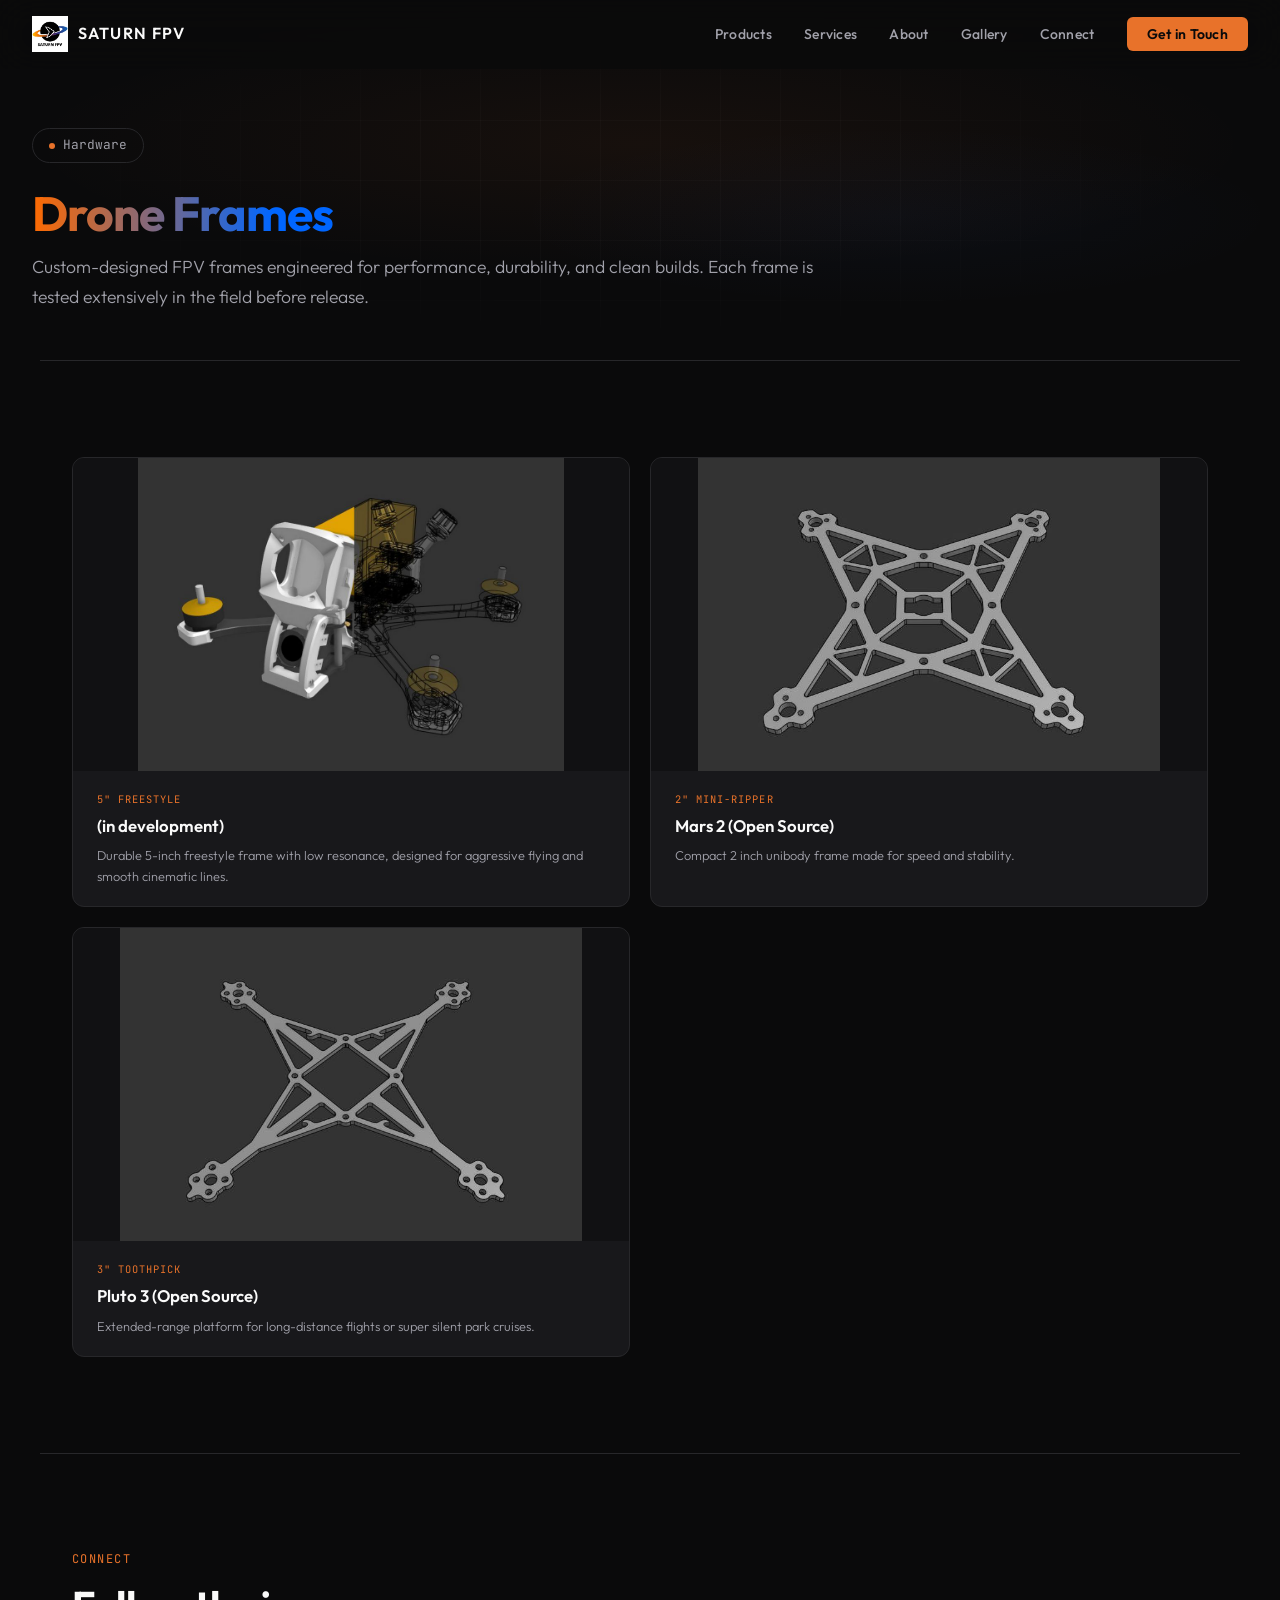
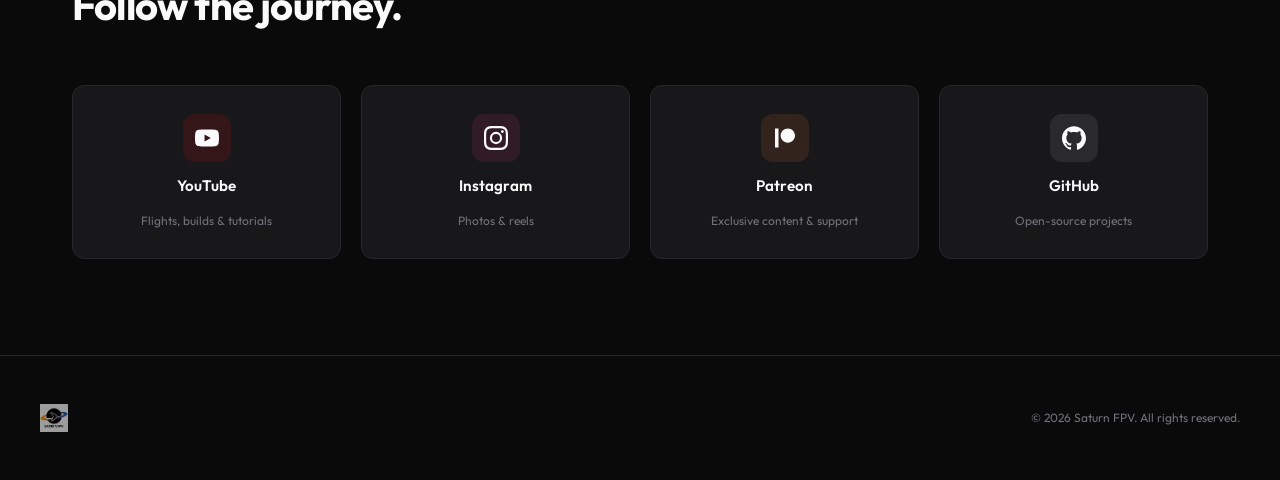
==== frames.html @ 90ca291b "Initial Commit - Saturn FPV Website" ====
<!DOCTYPE html>
<html lang="en">
<head>
    <meta charset="UTF-8">
    <meta name="viewport" content="width=device-width, initial-scale=1.0">
    <title>Drone Frames - Saturn FPV</title>
    <link rel="icon" type="image/png" href="image/logo/saturn_fpv_logo_white_small.jpg">
    <link rel="preconnect" href="https://fonts.googleapis.com">
    <link rel="preconnect" href="https://fonts.gstatic.com" crossorigin>
    <link href="https://fonts.googleapis.com/css2?family=Outfit:wght@300;400;500;600;700&family=JetBrains+Mono:wght@400;500&display=swap" rel="stylesheet">
    <link rel="stylesheet" href="style.css">
</head>
<body>

<!-- PAGE HEADER -->
<div class="page-header">
    <div class="hero-bg"></div>
    <div class="hero-grid"></div>
    <div class="page-header-content">
        <div class="hero-badge"><span class="dot"></span> Hardware</div>
        <h1><span class="rainbow-word">Drone Frames</span></h1>
        <p>Custom-designed FPV frames engineered for performance, durability, and clean builds. Each frame is tested extensively in the field before release.</p>
    </div>
</div>

<div class="divider"></div>

<!-- FRAMES GRID -->
<section>
    <div class="products-grid">
        <div class="product-card reveal">
            <div class="product-image"><img src="image/frames/frame_blend_v02b_small.jpg" alt="5 inch drone frame"></div>
            <div class="product-info">
                <div class="product-tag">5" Freestyle</div>
                <h3>(in development)</h3>
                <p>Durable 5-inch freestyle frame with low resonance, designed for aggressive flying and smooth cinematic lines.</p>
            </div>
        </div>
        <div class="product-card reveal">
			<a href="https://github.com/saturn-fpv/Mars-2">
				<div class="product-image"><img src="image/frames/mars-90_dark.jpg" alt="2 inch drone frame"></div>
				<div class="product-info">
					<div class="product-tag">2" Mini-Ripper</div>
					<h3>Mars 2 (Open Source)</h3>
					<p>Compact 2 inch unibody frame made for speed and stability.</p>
				</div>
			</a>
        </div>
        <div class="product-card reveal">
			<a href="https://github.com/saturn-fpv/Pluto-3">
				<div class="product-image"><img src="image/frames/pluto-120_dark.jpg" alt="3 inch drone frame"></div>
				<div class="product-info">
					<div class="product-tag">3" Toothpick</div>
					<h3>Pluto 3 (Open Source)</h3>
					<p>Extended-range platform for long-distance flights or super silent park cruises.</p>
				</div>
			</a>
        </div>
    </div>
</section>

<div class="divider"></div>

<!-- CONNECT -->
<section id="connect">
    <div class="section-header reveal">
        <div class="section-label">Connect</div>
        <h2 class="section-title">Follow the journey.</h2>
    </div>
    <div class="connect-grid reveal">
        <a href="https://youtube.com/@saturn_fpv" target="_blank" rel="noopener" class="social-card">
            <div class="social-icon yt">
                <svg width="24" height="24" fill="currentColor" viewBox="0 0 24 24"><path d="M23.498 6.186a3.016 3.016 0 0 0-2.122-2.136C19.505 3.545 12 3.545 12 3.545s-7.505 0-9.377.505A3.017 3.017 0 0 0 .502 6.186C0 8.07 0 12 0 12s0 3.93.502 5.814a3.016 3.016 0 0 0 2.122 2.136c1.871.505 9.376.505 9.376.505s7.505 0 9.377-.505a3.015 3.015 0 0 0 2.122-2.136C24 15.93 24 12 24 12s0-3.93-.502-5.814zM9.545 15.568V8.432L15.818 12l-6.273 3.568z"/></svg>
            </div>
            <h3>YouTube</h3>
            <p>Flights, builds &amp; tutorials</p>
        </a>
        <a href="https://instagram.com/saturn_fpv" target="_blank" rel="noopener" class="social-card">
            <div class="social-icon ig">
                <svg width="24" height="24" fill="currentColor" viewBox="0 0 24 24"><path d="M12 2.163c3.204 0 3.584.012 4.85.07 3.252.148 4.771 1.691 4.919 4.919.058 1.265.069 1.645.069 4.849 0 3.205-.012 3.584-.069 4.849-.149 3.225-1.664 4.771-4.919 4.919-1.266.058-1.644.07-4.85.07-3.204 0-3.584-.012-4.849-.07-3.26-.149-4.771-1.699-4.919-4.92-.058-1.265-.07-1.644-.07-4.849 0-3.204.013-3.583.07-4.849.149-3.227 1.664-4.771 4.919-4.919 1.266-.057 1.645-.069 4.849-.069zM12 0C8.741 0 8.333.014 7.053.072 2.695.272.273 2.69.073 7.052.014 8.333 0 8.741 0 12c0 3.259.014 3.668.072 4.948.2 4.358 2.618 6.78 6.98 6.98C8.333 23.986 8.741 24 12 24c3.259 0 3.668-.014 4.948-.072 4.354-.2 6.782-2.618 6.979-6.98.059-1.28.073-1.689.073-4.948 0-3.259-.014-3.667-.072-4.947-.196-4.354-2.617-6.78-6.979-6.98C15.668.014 15.259 0 12 0zm0 5.838a6.162 6.162 0 1 0 0 12.324 6.162 6.162 0 0 0 0-12.324zM12 16a4 4 0 1 1 0-8 4 4 0 0 1 0 8zm6.406-11.845a1.44 1.44 0 1 0 0 2.881 1.44 1.44 0 0 0 0-2.881z"/></svg>
            </div>
            <h3>Instagram</h3>
            <p>Photos &amp; reels</p>
        </a>
        <a href="https://patreon.com/saturnfpv" target="_blank" rel="noopener" class="social-card">
            <div class="social-icon pa">
                <svg width="24" height="24" fill="currentColor" viewBox="0 0 24 24"><path d="M14.82 2.41c3.96 0 7.18 3.24 7.18 7.21 0 3.96-3.22 7.18-7.18 7.18-3.97 0-7.21-3.22-7.21-7.18 0-3.97 3.24-7.21 7.21-7.21M2 21.6h3.5V2.41H2V21.6z"/></svg>
            </div>
            <h3>Patreon</h3>
            <p>Exclusive content &amp; support</p>
        </a>
        <a href="https://github.com/saturn-fpv" target="_blank" rel="noopener" class="social-card">
            <div class="social-icon gh">
                <svg width="24" height="24" fill="currentColor" viewBox="0 0 24 24"><path d="M12 .297c-6.63 0-12 5.373-12 12 0 5.303 3.438 9.8 8.205 11.385.6.113.82-.258.82-.577 0-.285-.01-1.04-.015-2.04-3.338.724-4.042-1.61-4.042-1.61C4.422 18.07 3.633 17.7 3.633 17.7c-1.087-.744.084-.729.084-.729 1.205.084 1.838 1.236 1.838 1.236 1.07 1.835 2.809 1.305 3.495.998.108-.776.417-1.305.76-1.605-2.665-.3-5.466-1.332-5.466-5.93 0-1.31.465-2.38 1.235-3.22-.135-.303-.54-1.523.105-3.176 0 0 1.005-.322 3.3 1.23.96-.267 1.98-.399 3-.405 1.02.006 2.04.138 3 .405 2.28-1.552 3.285-1.23 3.285-1.23.645 1.653.24 2.873.12 3.176.765.84 1.23 1.91 1.23 3.22 0 4.61-2.805 5.625-5.475 5.92.42.36.81 1.096.81 2.22 0 1.606-.015 2.896-.015 3.286 0 .315.21.69.825.57C20.565 22.092 24 17.592 24 12.297c0-6.627-5.373-12-12-12"/></svg>
            </div>
            <h3>GitHub</h3>
            <p>Open-source projects</p>
        </a>
    </div>
</section>

<script src="partials/partial_main.js" data-root="."></script>

</body>
</html>
---- style.css ----
:root {
            --black: #0A0A0B;
            --dark: #111113;
            --card: #18181B;
            --card-hover: #1E1E22;
            --border: #27272A;
            --text: #FAFAFA;
            --text-muted: #A1A1AA;
            --text-dim: #71717A;
            --orange: #E8722A;
            --orange-glow: rgba(232, 114, 42, 0.15);
            --blue: #3B7BF6;
            --blue-dim: #2E5090;
            --gradient-ring: linear-gradient(135deg, #E8722A 0%, #E8722A 40%, #3B7BF6 100%);
        }

        * { margin: 0; padding: 0; box-sizing: border-box; }

        html {
            scroll-behavior: smooth;
            scrollbar-width: thin;
            scrollbar-color: var(--border) var(--black);
        }

        body {
            font-family: 'Outfit', sans-serif;
            background: var(--black);
            color: var(--text);
            line-height: 1.6;
            overflow-x: hidden;
        }

        ::selection { background: var(--orange); color: var(--black); }

        /* ── NAV ── */
        nav {
            position: fixed; top: 0; left: 0; right: 0; z-index: 100;
            padding: 1rem 2rem;
            display: flex; align-items: center; justify-content: space-between;
            background: rgba(10, 10, 11, 0.8);
            backdrop-filter: blur(20px);
            border-bottom: 1px solid transparent;
            transition: border-color 0.3s;
        }
        nav.scrolled { border-bottom-color: var(--border); }
        .nav-brand {
            display: flex; align-items: center; gap: 0.6rem;
            text-decoration: none; color: var(--text);
        }
        .nav-brand-text {
            font-size: 1rem; font-weight: 600; letter-spacing: 0.08em;
            white-space: nowrap;
        }
        .nav-logo { height: 36px; }
        .nav-links {
            display: flex; gap: 2rem; list-style: none; align-items: center;
        }
        .nav-links a {
            color: var(--text-muted); text-decoration: none;
            font-size: 0.875rem; font-weight: 500; letter-spacing: 0.02em;
            transition: color 0.2s;
        }
        .nav-links a:hover { color: var(--text); }
        .nav-cta {
            background: var(--orange) !important; color: var(--black) !important;
            padding: 0.5rem 1.25rem; border-radius: 6px;
            font-weight: 600 !important; transition: opacity 0.2s !important;
        }
        .nav-cta:hover { opacity: 0.85; }
        .mobile-toggle {
            display: none; background: none; border: none;
            color: var(--text); font-size: 1.5rem; cursor: pointer;
        }

        /* ── HERO ── */
        .hero {
            min-height: 100vh; display: flex; align-items: center; justify-content: center;
            position: relative; overflow: hidden; padding: 6rem 2rem 4rem;
        }
        .hero-bg {
            position: absolute; inset: 0;
            background:
                radial-gradient(ellipse 80% 60% at 50% 40%, rgba(232, 114, 42, 0.06) 0%, transparent 60%),
                radial-gradient(ellipse 60% 50% at 70% 60%, rgba(59, 123, 246, 0.04) 0%, transparent 50%);
        }
        .hero-grid {
            position: absolute; inset: 0;
            background-image:
                linear-gradient(rgba(255,255,255,0.02) 1px, transparent 1px),
                linear-gradient(90deg, rgba(255,255,255,0.02) 1px, transparent 1px);
            background-size: 60px 60px;
            mask-image: radial-gradient(ellipse at center, black 30%, transparent 70%);
        }
        .hero-content { position: relative; text-align: center; max-width: 800px; }
        .hero-logo { width: 120px; margin-bottom: 2rem; animation: fadeUp 0.8s ease-out; }
        .hero-badge {
            display: inline-flex; align-items: center; gap: 0.5rem;
            padding: 0.4rem 1rem; border: 1px solid var(--border); border-radius: 100px;
            font-size: 0.8rem; color: var(--text-muted); margin-bottom: 1.5rem;
            animation: fadeUp 0.8s ease-out 0.1s both;
            font-family: 'JetBrains Mono', monospace;
        }
        .hero-badge .dot {
            width: 6px; height: 6px; background: var(--orange);
            border-radius: 50%; animation: pulse 2s infinite;
        }
		h1 {
			font-size: clamp(2.5rem, 6vw, 4.5rem); font-weight: 700;
			line-height: 1.1; letter-spacing: -0.03em; margin-bottom: 1.25rem;
		}
		.hero h1 {
			animation: fadeUp 0.8s ease-out 0.2s both;
		}
        h1 .accent {
            background: var(--gradient-ring);
            -webkit-background-clip: text; -webkit-text-fill-color: transparent; background-clip: text;
        }
        .hero-sub {
            font-size: 1.125rem; color: var(--text-muted); max-width: 560px;
            margin: 0 auto 2.5rem; font-weight: 300;
            animation: fadeUp 0.8s ease-out 0.3s both;
        }
        .hero-actions {
            display: flex; gap: 1rem; justify-content: center; flex-wrap: wrap;
            animation: fadeUp 0.8s ease-out 0.4s both;
        }
        .btn {
            display: inline-flex; align-items: center; gap: 0.5rem;
            padding: 0.75rem 1.75rem; border-radius: 8px;
            font-family: 'Outfit', sans-serif; font-size: 0.9rem; font-weight: 600;
            text-decoration: none; transition: all 0.2s; cursor: pointer; border: none;
        }
        .btn-primary { background: var(--orange); color: var(--black); }
        .btn-primary:hover { box-shadow: 0 0 30px var(--orange-glow); transform: translateY(-1px); }
        .btn-secondary { background: var(--card); color: var(--text); border: 1px solid var(--border); }
        .btn-secondary:hover { border-color: var(--text-dim); background: var(--card-hover); }
        .hero-stats {
            display: flex; justify-content: center; gap: 3rem; margin-top: 4rem;
            animation: fadeUp 0.8s ease-out 0.5s both;
        }
        .stat { text-align: center; }
        .stat-num {
            font-size: 1.75rem; font-weight: 700;
            font-family: 'JetBrains Mono', monospace;
            background: var(--gradient-ring);
            -webkit-background-clip: text; -webkit-text-fill-color: transparent; background-clip: text;
        }
        .stat-label {
            font-size: 0.75rem; color: var(--text-dim);
            text-transform: uppercase; letter-spacing: 0.08em; margin-top: 0.25rem;
        }

        /* ── SECTIONS ── */
        section { padding: 6rem 2rem; max-width: 1200px; margin: 0 auto; }
        .section-header { margin-bottom: 3.5rem; }
        .section-label {
            font-family: 'JetBrains Mono', monospace; font-size: 0.75rem;
            color: var(--orange); text-transform: uppercase; letter-spacing: 0.12em;
            margin-bottom: 0.75rem;
        }
        .section-title {
            font-size: clamp(1.75rem, 3.5vw, 2.5rem); font-weight: 700;
            letter-spacing: -0.02em; line-height: 1.2;
        }
        .section-desc {
            color: var(--text-muted); font-size: 1rem; max-width: 600px;
            margin-top: 0.75rem; font-weight: 300;
        }
        .divider {
            width: 100%; max-width: 1200px; margin: 0 auto;
            height: 1px; background: var(--border);
        }

        /* ── ABOUT ── */
        .about-grid {
            display: grid; grid-template-columns: 1fr 1fr; gap: 3rem; align-items: center;
        }
        .about-image {
            aspect-ratio: 4/3; background: var(--card); border: 1px solid var(--border);
            border-radius: 12px; display: flex; align-items: center; justify-content: center;
            overflow: hidden; position: relative;
        }
        .about-image img { width: 100%; height: 100%; object-fit: contain; }
        .placeholder-text {
            font-family: 'JetBrains Mono', monospace; font-size: 0.75rem;
            color: var(--text-dim); opacity: 0.5;
        }
        .exp-list { display: flex; flex-direction: column; gap: 1.25rem; }
        .exp-item { display: flex; gap: 1rem; align-items: flex-start; }
        .exp-icon {
            flex-shrink: 0; width: 40px; height: 40px; background: var(--card);
            border: 1px solid var(--border); border-radius: 10px;
            display: flex; align-items: center; justify-content: center; font-size: 1.1rem;
        }
        .exp-text h4 { font-size: 0.95rem; font-weight: 600; margin-bottom: 0.15rem; }
        .exp-text p { font-size: 0.825rem; color: var(--text-muted); font-weight: 300; }

        /* ── SERVICES ── */
        .services-grid { display: grid; grid-template-columns: repeat(3, 1fr); gap: 1.25rem; }
        .service-card {
            background: var(--card); border: 1px solid var(--border); border-radius: 12px;
            padding: 1.75rem; transition: all 0.25s; position: relative; overflow: hidden;
        }
        .service-card::before {
            content: ''; position: absolute; top: 0; left: 0; right: 0; height: 2px;
            background: var(--gradient-ring); opacity: 0; transition: opacity 0.25s;
        }
        .service-card:hover {
            border-color: var(--text-dim); background: var(--card-hover); transform: translateY(-2px);
        }
        .service-card:hover::before { opacity: 1; }
        .service-icon {
            width: 44px; height: 44px; background: var(--orange-glow); border-radius: 10px;
            display: flex; align-items: center; justify-content: center;
            font-size: 1.25rem; margin-bottom: 1rem;
        }
        .service-card h3 { font-size: 1rem; font-weight: 600; margin-bottom: 0.5rem; }
        .service-card p { font-size: 0.825rem; color: var(--text-muted); font-weight: 300; line-height: 1.5; }

        /* ── PRODUCTS ── */
        .products-grid { display: grid; grid-template-columns: repeat(2, 1fr); gap: 1.25rem; }
		.product-card::before {
			content: ''; position: absolute; top: 0; left: 0; right: 0; height: 2px;
			background: var(--gradient-ring); opacity: 0; transition: opacity 0.25s;
		}
		.product-card:hover::before { opacity: 1; }
		.product-card a {
			display: block; color: inherit; text-decoration: none;
		}
        .product-card {
            background: var(--card); border: 1px solid var(--border); border-radius: 12px;
            overflow: hidden; transition: all 0.25s; position: relative;
        }
        .product-card:hover { border-color: var(--text-dim); transform: translateY(-2px); }
        .product-image {
            aspect-ratio: 16/9; background: var(--dark);
            display: flex; align-items: center; justify-content: center;
            color: var(--text-dim); font-size: 0.8rem;
            font-family: 'JetBrains Mono', monospace; overflow: hidden;
        }
        .product-image img { width: 100%; height: 100%; object-fit: contain; }
        .product-info { padding: 1.25rem 1.5rem; }
        .product-tag {
            font-family: 'JetBrains Mono', monospace; font-size: 0.65rem;
            color: var(--orange); text-transform: uppercase; letter-spacing: 0.1em;
            margin-bottom: 0.35rem;
        }
        .product-info h3 { font-size: 1.05rem; font-weight: 600; margin-bottom: 0.35rem; }
        .product-info p { font-size: 0.8rem; color: var(--text-muted); font-weight: 300; }

        /* ── GALLERY ── */
        .gallery-row { display: grid; grid-template-columns: repeat(3, 1fr); gap: 1rem; }
        .gallery-item {
            aspect-ratio: 16/10; background: var(--card); border: 1px solid var(--border);
            border-radius: 10px; overflow: hidden;
            display: flex; align-items: center; justify-content: center;
            color: var(--text-dim); font-size: 0.75rem;
            font-family: 'JetBrains Mono', monospace; transition: all 0.3s; 
        }
        .gallery-item:hover { border-color: var(--orange); transform: scale(1.02); }
        .gallery-item img { width: 100%; height: 100%; object-fit: contain; }

        /* ── CONNECT ── */
        .connect-grid { display: grid; grid-template-columns: repeat(4, 1fr); gap: 1.25rem; }
        .social-card {
            background: var(--card); border: 1px solid var(--border); border-radius: 12px;
            padding: 1.75rem; text-align: center; text-decoration: none; color: var(--text);
            transition: all 0.25s; display: flex; flex-direction: column;
            align-items: center; gap: 0.75rem;
        }
        .social-card:hover {
            border-color: var(--orange); background: var(--card-hover); transform: translateY(-3px);
        }
        .social-icon {
            width: 48px; height: 48px; border-radius: 12px;
            display: flex; align-items: center; justify-content: center;
        }
        .social-icon.yt { background: rgba(255, 0, 0, 0.12); }
        .social-icon.ig { background: rgba(225, 48, 108, 0.12); }
        .social-icon.pa { background: rgba(232, 114, 42, 0.12); }
        .social-icon.gh { background: rgba(255, 255, 255, 0.08); }
        .social-card h3 { font-size: 0.95rem; font-weight: 600; }
        .social-card p { font-size: 0.75rem; color: var(--text-dim); }

        /* ── FOOTER ── */
        footer { border-top: 1px solid var(--border); padding: 3rem 2rem; }
        .footer-inner {
            max-width: 1200px; margin: 0 auto;
            display: flex; align-items: center; justify-content: space-between;
        }
        .footer-logo { height: 28px; opacity: 0.6; }
        footer p { font-size: 0.75rem; color: var(--text-dim); }

        /* ── ANIMATIONS ── */
        @keyframes fadeUp {
            from { opacity: 0; transform: translateY(20px); }
            to { opacity: 1; transform: translateY(0); }
        }
        @keyframes pulse {
            0%, 100% { opacity: 1; }
            50% { opacity: 0.4; }
        }
        .reveal {
            opacity: 0; transform: translateY(30px);
            transition: all 0.6s cubic-bezier(0.16, 1, 0.3, 1);
        }
        .reveal.visible { opacity: 1; transform: translateY(0); }
        noscript .reveal, .no-js .reveal { opacity: 1; transform: none; }

        /* ── RESPONSIVE ── */
        @media (max-width: 900px) {
            .services-grid { grid-template-columns: repeat(2, 1fr); }
            .connect-grid { grid-template-columns: repeat(2, 1fr); }
            .about-grid { grid-template-columns: 1fr; }
            .hero-stats { gap: 2rem; }
        }
        @media (max-width: 640px) {
            nav { padding: 0.75rem 1.25rem; }
            .nav-links {
                display: none; position: absolute; top: 100%; left: 0; right: 0;
                background: var(--dark); border-bottom: 1px solid var(--border);
                flex-direction: column; padding: 1.5rem; gap: 1rem;
            }
            .nav-links.open { display: flex; }
            .mobile-toggle { display: block; }
            .services-grid { grid-template-columns: 1fr; }
            .products-grid { grid-template-columns: 1fr; }
            .connect-grid { grid-template-columns: 1fr; }
            .gallery-row { grid-template-columns: 1fr 1fr; }
            .hero-stats { flex-direction: column; gap: 1rem; }
            section { padding: 4rem 1.25rem; }
            .footer-inner { flex-direction: column; gap: 1rem; }
        }
		
		@keyframes wipe {
  0%   { background-position: 0% 50%; }
  100% { background-position: 200% 50%; }
}

.rainbow-word {
  background: linear-gradient(90deg,
    #ff6a00 0%, #0066ff 40%, #0066ff 60%, #ff6a00 100%
  );
  background-size: 200% auto;
  -webkit-background-clip: text;
  -webkit-text-fill-color: transparent;
  background-clip: text;
  animation: wipe 3s linear infinite;
}
/* ── PAGE HEADER (for sub-pages) ── */
.page-header {
    padding: 8rem 2rem 3rem;
    position: relative;
    overflow: hidden;
}
.page-header-content {
    position: relative; z-index: 1;
    max-width: 800px;
    animation: fadeUp 0.8s ease-out;
}
.page-header-content h1 {
    font-size: clamp(2rem, 4vw, 3rem);
    margin-bottom: 0.75rem;
    letter-spacing: -0.02em;
    line-height: 1.1;
}
.page-header-content p {
    color: var(--text-muted);
    font-size: 1.1rem;
    line-height: 1.7;
    font-weight: 300;
}

/* ── TOOL PAGE STYLES ── */
.tool-container {
    max-width: 1200px;
    margin: 0 auto;
    padding: 2rem;
}
.tool-placeholder {
    background: var(--card);
    border: 1px solid var(--border);
    border-radius: 12px;
    min-height: 60vh;
    display: flex;
    align-items: center;
    justify-content: center;
    flex-direction: column;
    gap: 1rem;
    color: var(--text-dim);
    font-family: 'JetBrains Mono', monospace;
}
.tool-placeholder .tool-icon { font-size: 3rem; }
.tool-placeholder p { font-size: 0.9rem; }
.back-link {
    display: inline-flex;
    align-items: center;
    gap: 0.5rem;
    color: var(--text-muted);
    font-size: 0.85rem;
    margin-bottom: 1.5rem;
    text-decoration: none;
    transition: color 0.2s;
}
.back-link:hover { color: var(--orange); }
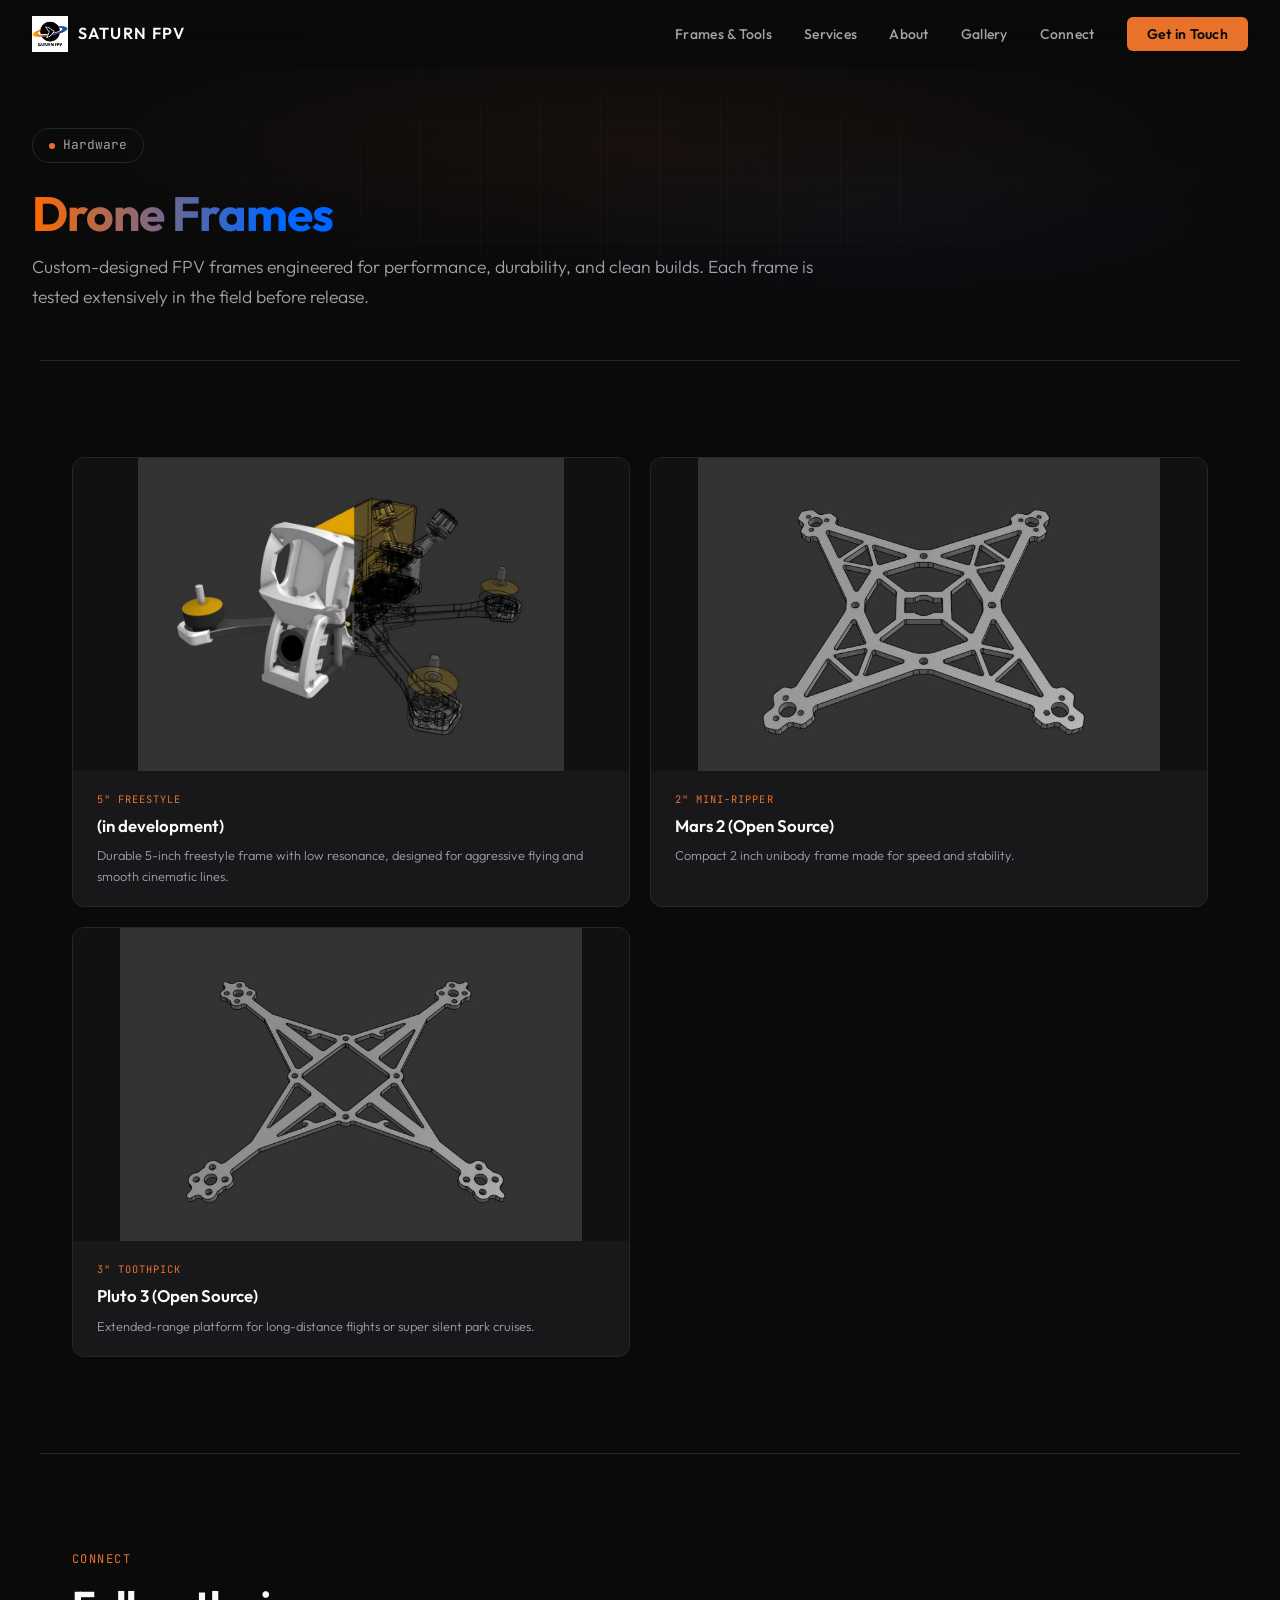
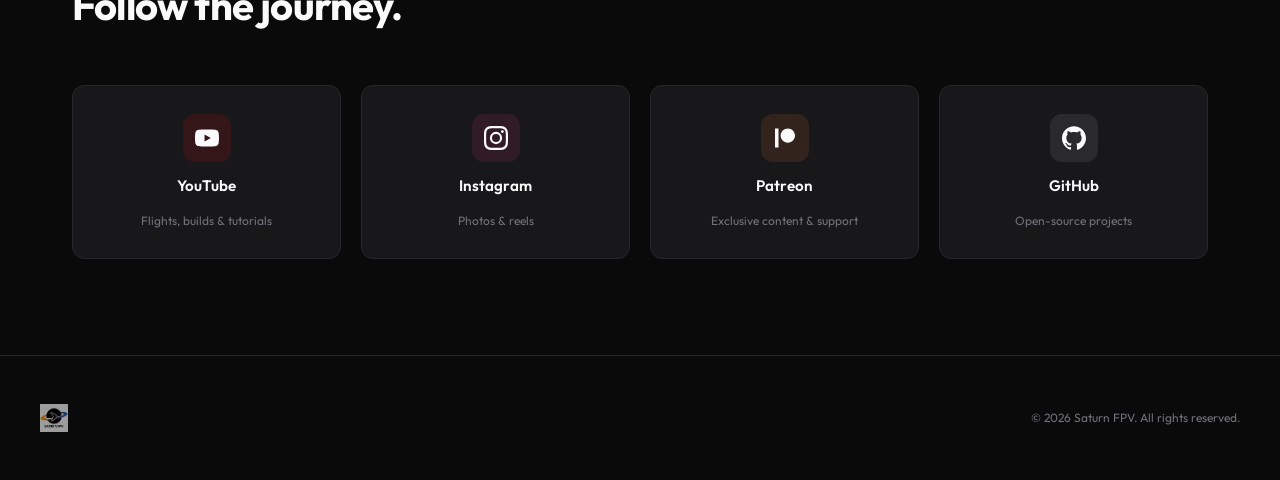
==== commit b4e6b7e3: "Optimize favicon: generate 32x32 PNG and update all HTML icon tags" ====
--- a/frames.html
+++ b/frames.html
@@ -4,7 +4,7 @@
     <meta charset="UTF-8">
     <meta name="viewport" content="width=device-width, initial-scale=1.0">
     <title>Drone Frames - Saturn FPV</title>
-    <link rel="icon" type="image/png" href="image/logo/saturn_fpv_logo_white_small.jpg">
+    <link rel="icon" type="image/png" href="image/logo/favicon-32.png">
     <link rel="preconnect" href="https://fonts.googleapis.com">
     <link rel="preconnect" href="https://fonts.gstatic.com" crossorigin>
     <link href="https://fonts.googleapis.com/css2?family=Outfit:wght@300;400;500;600;700&family=JetBrains+Mono:wght@400;500&display=swap" rel="stylesheet">
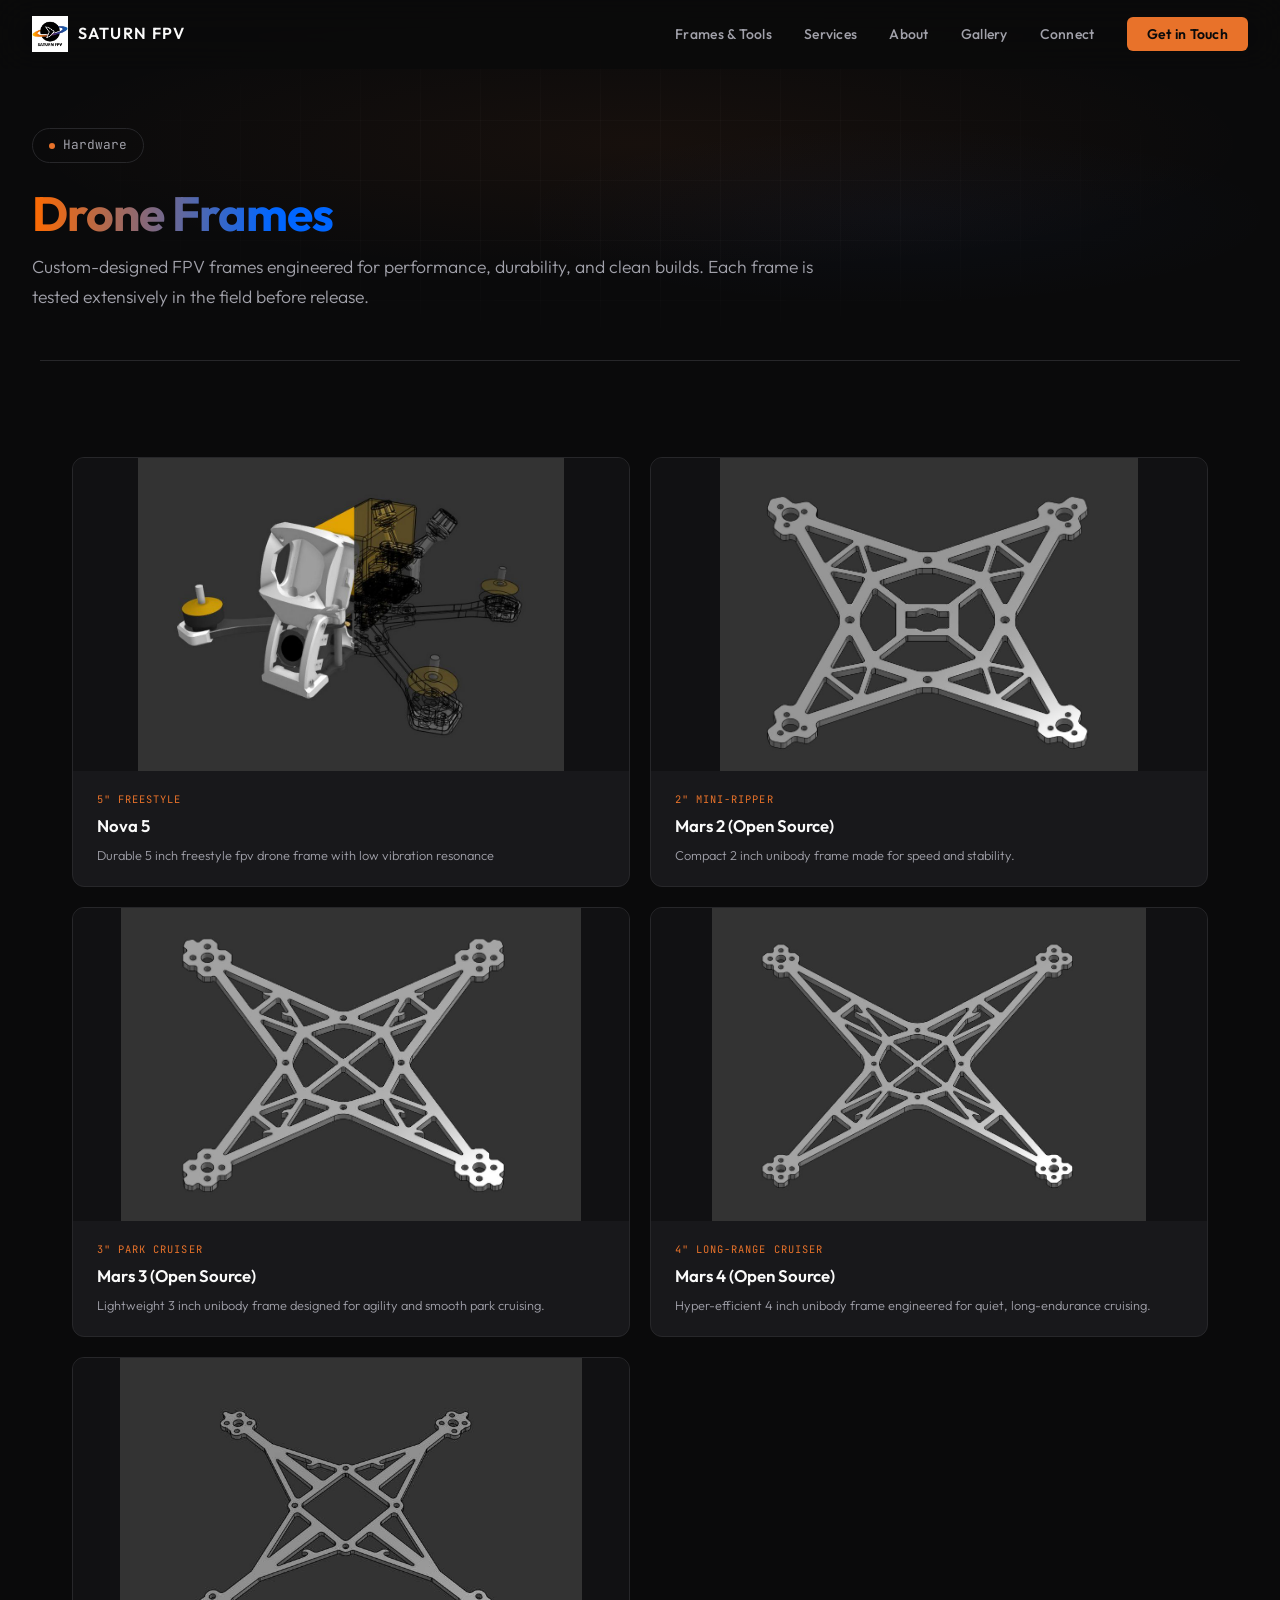
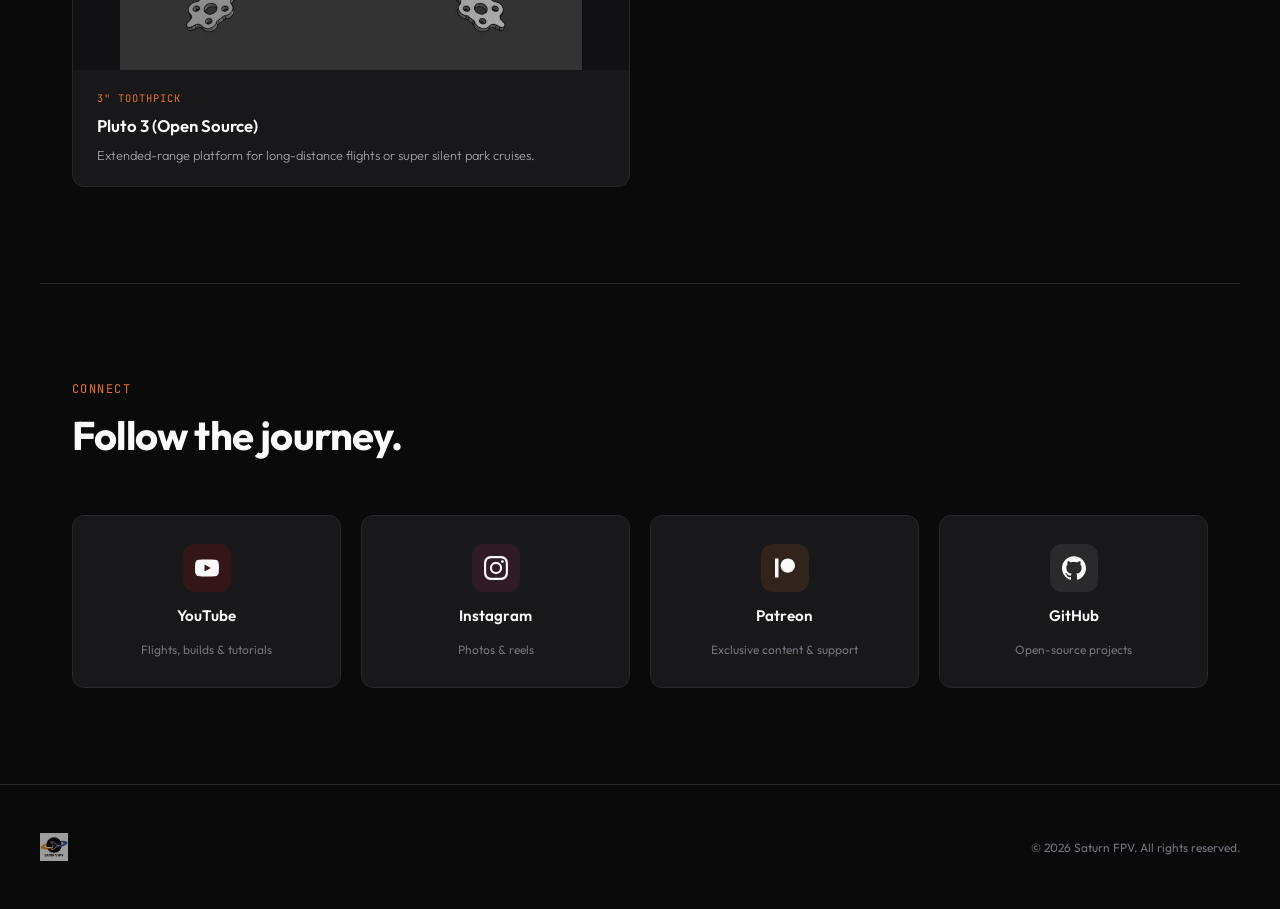
==== commit 62f5ba76: "Add Mars 3 & Mars 4 frames, update Nova 5 and Mars 2 image" ====
--- a/frames.html
+++ b/frames.html
@@ -29,20 +29,42 @@
 <section>
     <div class="products-grid">
         <div class="product-card reveal">
-            <div class="product-image"><img src="image/frames/frame_blend_v02b_small.jpg" alt="5 inch drone frame"></div>
-            <div class="product-info">
-                <div class="product-tag">5" Freestyle</div>
-                <h3>(in development)</h3>
-                <p>Durable 5-inch freestyle frame with low resonance, designed for aggressive flying and smooth cinematic lines.</p>
-            </div>
+			<a href="https://github.com/saturn-fpv/Nova-5">
+				<div class="product-image"><img src="image/frames/frame_blend_v02b_small.jpg" alt="5 inch drone frame"></div>
+				<div class="product-info">
+					<div class="product-tag">5" Freestyle</div>
+					<h3>Nova 5</h3>
+					<p>Durable 5 inch freestyle fpv drone frame with low vibration resonance</p>
+				</div>
+			</a>
         </div>
         <div class="product-card reveal">
 			<a href="https://github.com/saturn-fpv/Mars-2">
-				<div class="product-image"><img src="image/frames/mars-90_dark.jpg" alt="2 inch drone frame"></div>
+				<div class="product-image"><img src="image/frames/Mars-2-flywoo.jpg" alt="2 inch drone frame"></div>
 				<div class="product-info">
 					<div class="product-tag">2" Mini-Ripper</div>
 					<h3>Mars 2 (Open Source)</h3>
 					<p>Compact 2 inch unibody frame made for speed and stability.</p>
+				</div>
+			</a>
+        </div>
+        <div class="product-card reveal">
+			<a href="https://github.com/saturn-fpv/Mars-3">
+				<div class="product-image"><img src="image/frames/Mars-3.jpg" alt="3 inch drone frame"></div>
+				<div class="product-info">
+					<div class="product-tag">3" Park Cruiser</div>
+					<h3>Mars 3 (Open Source)</h3>
+					<p>Lightweight 3 inch unibody frame designed for agility and smooth park cruising.</p>
+				</div>
+			</a>
+        </div>
+        <div class="product-card reveal">
+			<a href="https://github.com/saturn-fpv/Mars-4">
+				<div class="product-image"><img src="image/frames/Mars-4.jpg" alt="4 inch drone frame"></div>
+				<div class="product-info">
+					<div class="product-tag">4" Long-Range Cruiser</div>
+					<h3>Mars 4 (Open Source)</h3>
+					<p>Hyper-efficient 4 inch unibody frame engineered for quiet, long-endurance cruising.</p>
 				</div>
 			</a>
         </div>
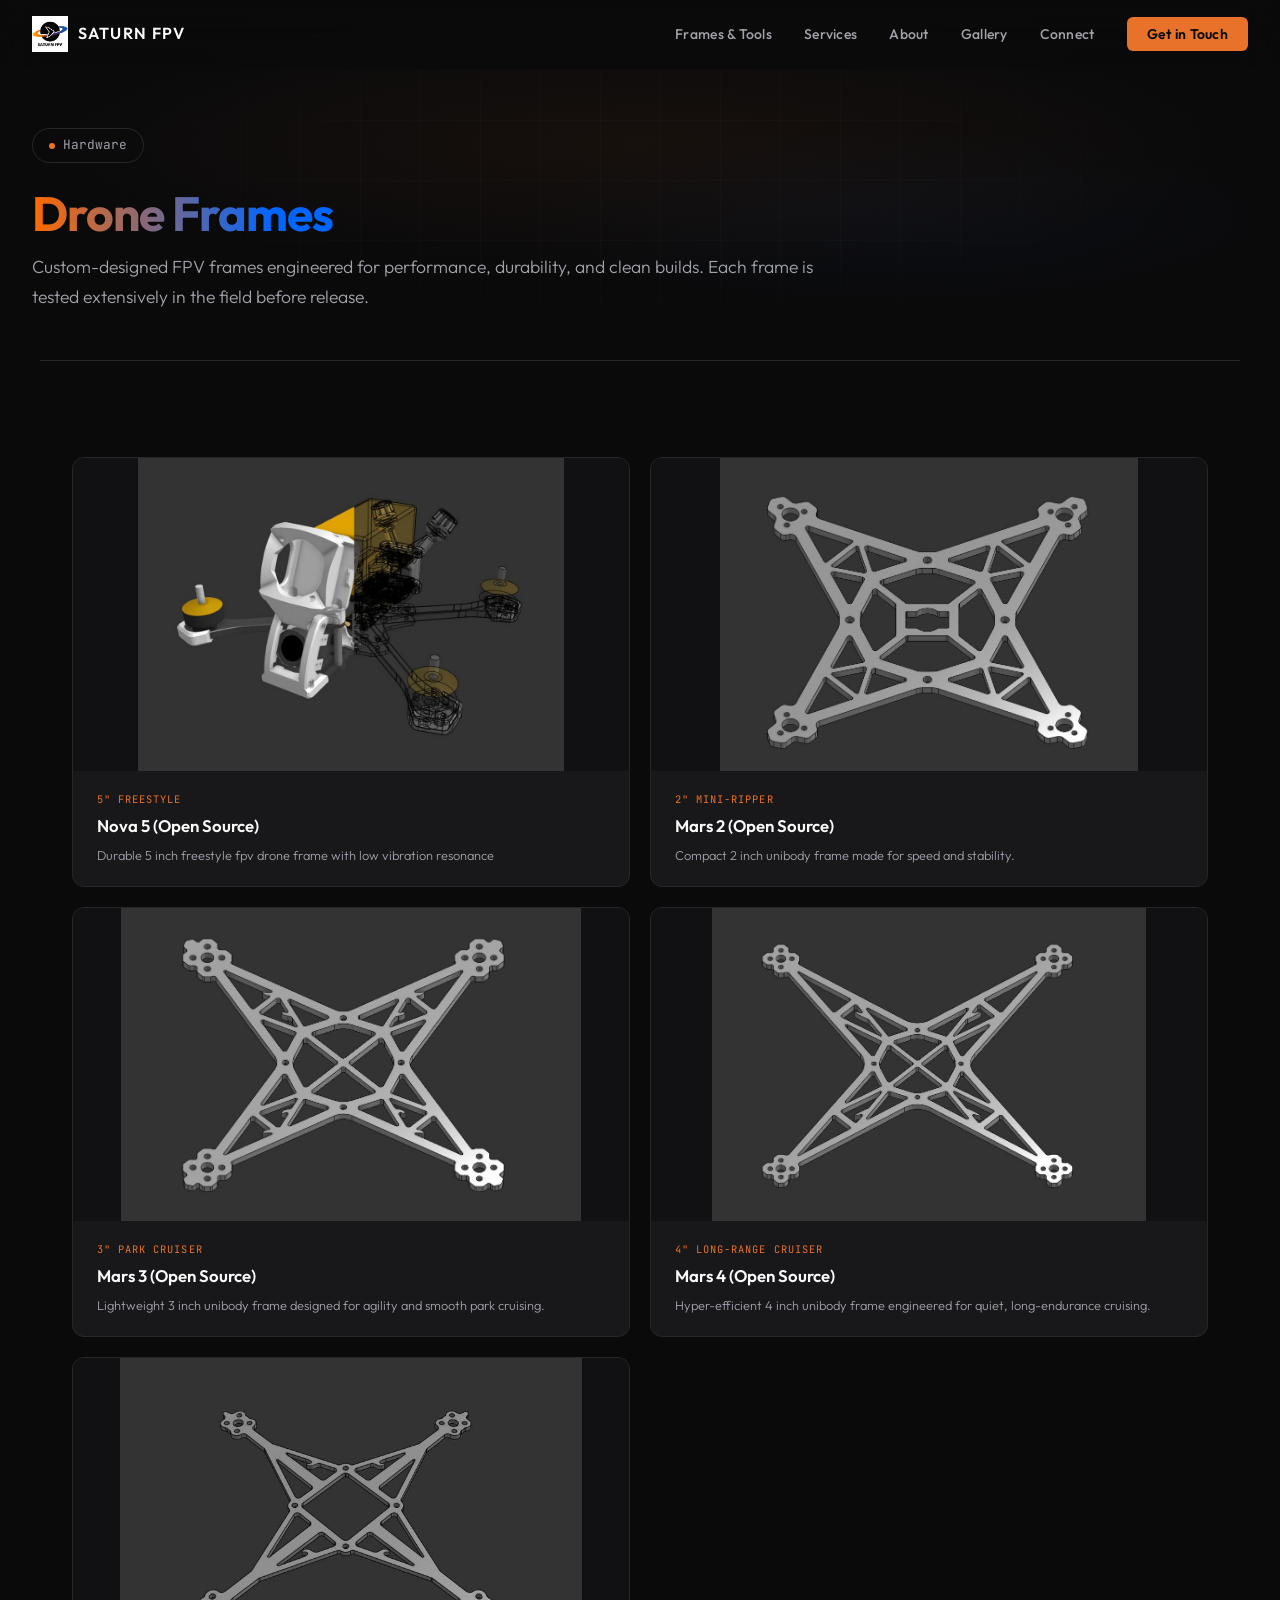
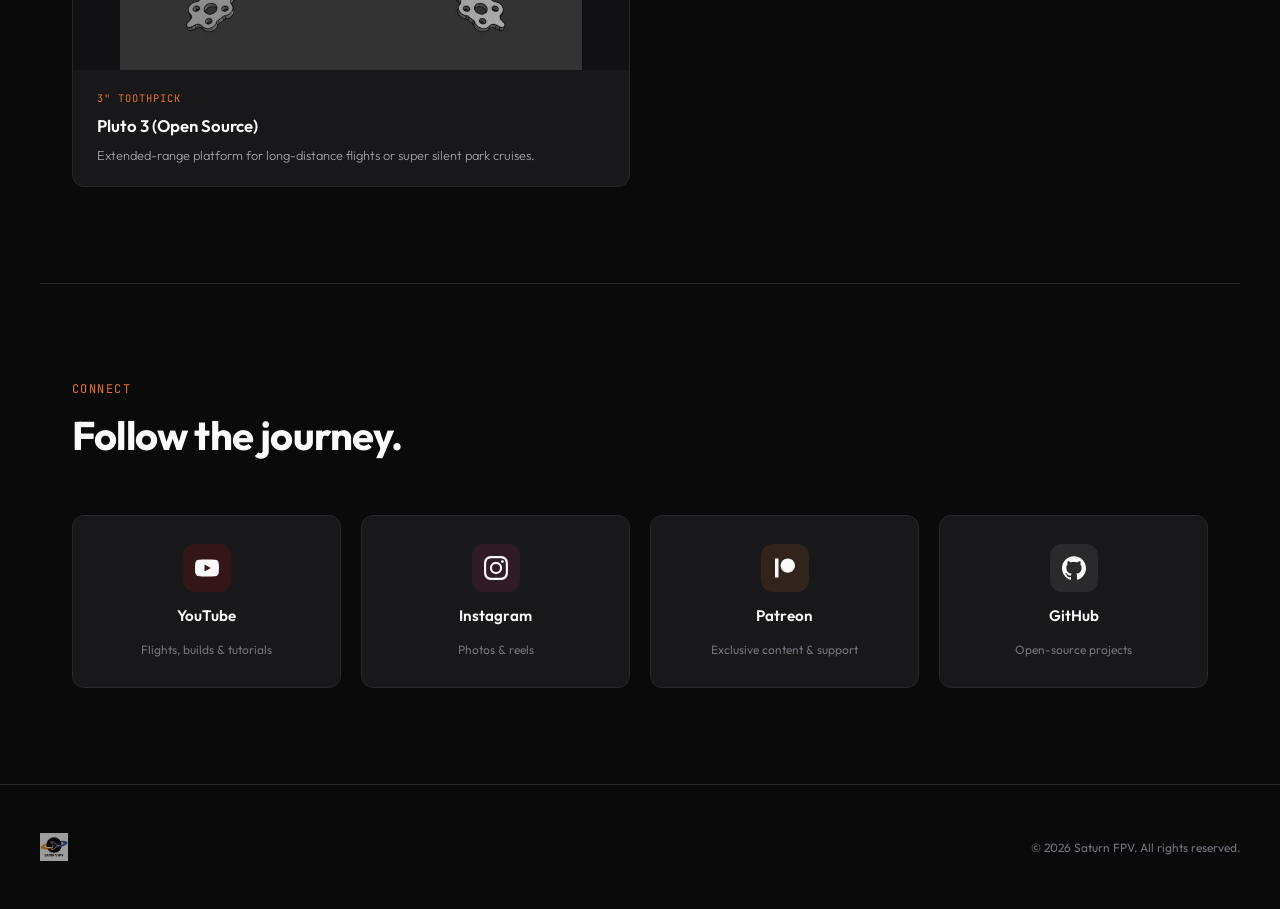
==== commit 45f74f3f: "Update product name to include 'Open Source'" ====
--- a/frames.html
+++ b/frames.html
@@ -33,7 +33,7 @@
 				<div class="product-image"><img src="image/frames/frame_blend_v02b_small.jpg" alt="5 inch drone frame"></div>
 				<div class="product-info">
 					<div class="product-tag">5" Freestyle</div>
-					<h3>Nova 5</h3>
+					<h3>Nova 5 (Open Source)</h3>
 					<p>Durable 5 inch freestyle fpv drone frame with low vibration resonance</p>
 				</div>
 			</a>
@@ -124,4 +124,4 @@
 <script src="partials/partial_main.js" data-root="."></script>
 
 </body>
-</html>+</html>
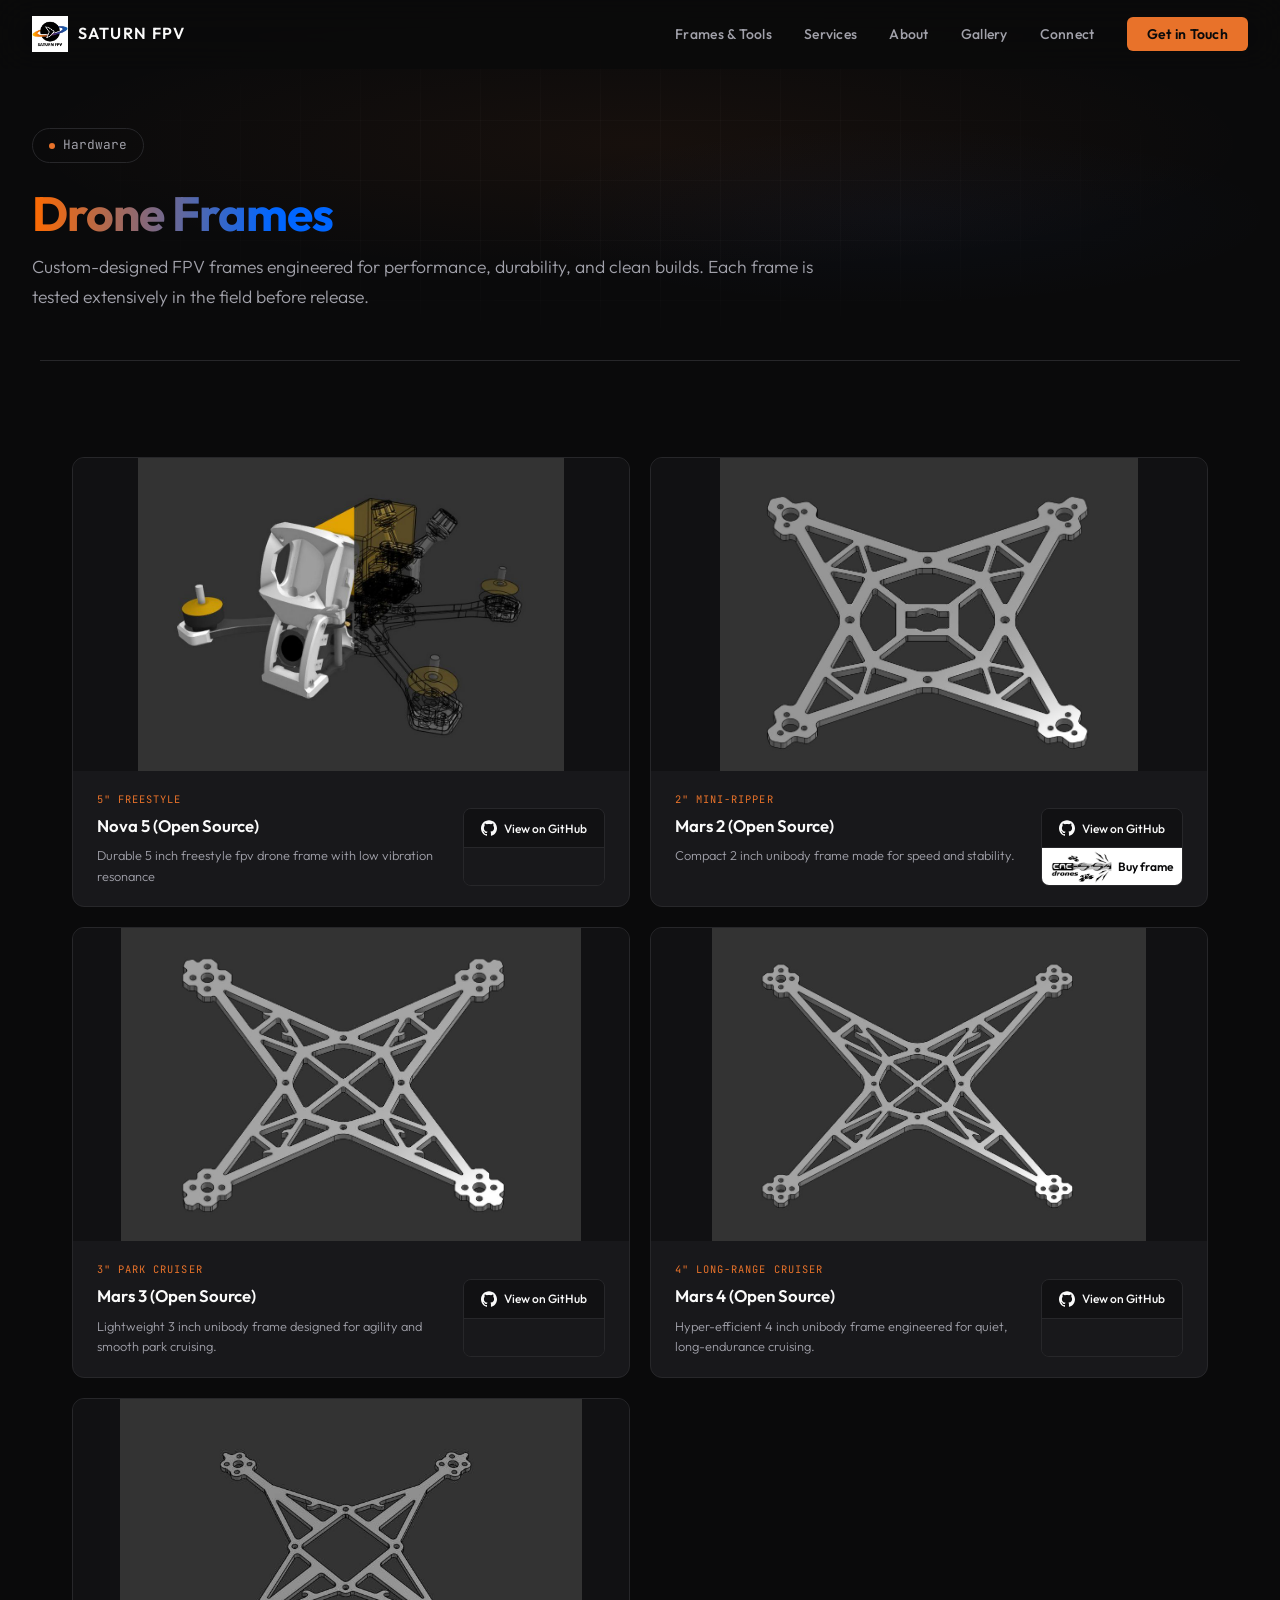
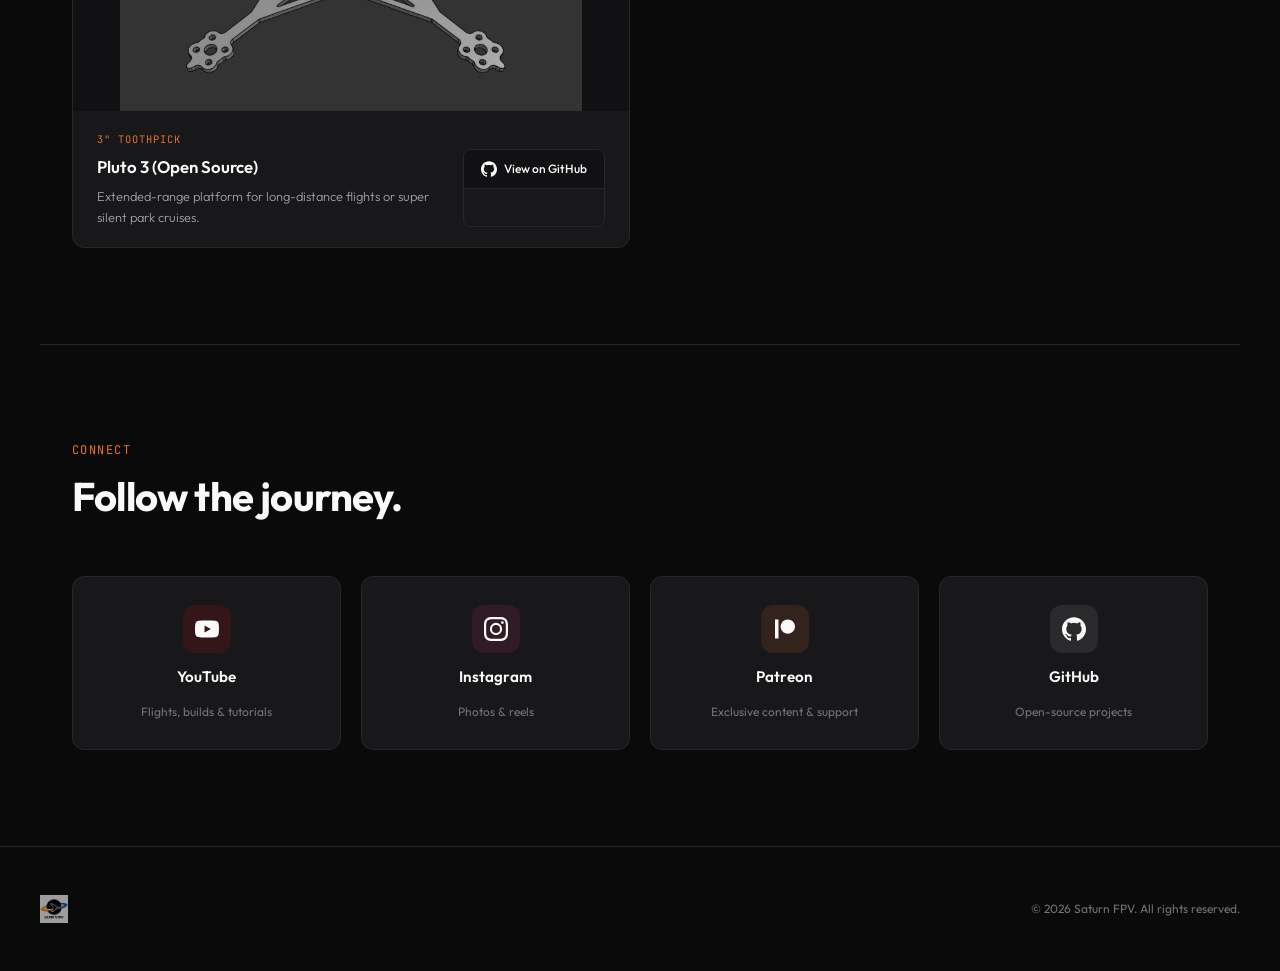
==== commit 79dd0e54: "Add store and GitHub buttons to frame tiles Add a split button to each frame tile with a GitHub link" ====
--- a/frames.html
+++ b/frames.html
@@ -11,6 +11,11 @@
     <link rel="stylesheet" href="style.css">
 </head>
 <body>
+
+<!-- Shared icons for the frame tiles -->
+<svg width="0" height="0" style="position:absolute" aria-hidden="true">
+    <symbol id="icon-github" viewBox="0 0 24 24"><path fill="currentColor" d="M12 .297c-6.63 0-12 5.373-12 12 0 5.303 3.438 9.8 8.205 11.385.6.113.82-.258.82-.577 0-.285-.01-1.04-.015-2.04-3.338.724-4.042-1.61-4.042-1.61C4.422 18.07 3.633 17.7 3.633 17.7c-1.087-.744.084-.729.084-.729 1.205.084 1.838 1.236 1.838 1.236 1.07 1.835 2.809 1.305 3.495.998.108-.776.417-1.305.76-1.605-2.665-.3-5.466-1.332-5.466-5.93 0-1.31.465-2.38 1.235-3.22-.135-.303-.54-1.523.105-3.176 0 0 1.005-.322 3.3 1.23.96-.267 1.98-.399 3-.405 1.02.006 2.04.138 3 .405 2.28-1.552 3.285-1.23 3.285-1.23.645 1.653.24 2.873.12 3.176.765.84 1.23 1.91 1.23 3.22 0 4.61-2.805 5.625-5.475 5.92.42.36.81 1.096.81 2.22 0 1.606-.015 2.896-.015 3.286 0 .315.21.69.825.57C20.565 22.092 24 17.592 24 12.297c0-6.627-5.373-12-12-12"/></symbol>
+</svg>
 
 <!-- PAGE HEADER -->
 <div class="page-header">
@@ -27,8 +32,9 @@
 
 <!-- FRAMES GRID -->
 <section>
+    <!-- When a frame goes on sale, replace its frame-soon span with the frame-link-buy link from the Mars 2 tile and swap the URL and aria-label. -->
     <div class="products-grid">
-        <div class="product-card reveal">
+        <div class="product-card frame-card reveal">
 			<a href="https://github.com/saturn-fpv/Nova-5">
 				<div class="product-image"><img src="image/frames/frame_blend_v02b_small.jpg" alt="5 inch drone frame"></div>
 				<div class="product-info">
@@ -37,8 +43,15 @@
 					<p>Durable 5 inch freestyle fpv drone frame with low vibration resonance</p>
 				</div>
 			</a>
+            <div class="frame-links">
+                <a class="frame-link" href="https://github.com/saturn-fpv/Nova-5" target="_blank" rel="noopener" aria-label="Nova 5: View on GitHub">
+                    <svg aria-hidden="true"><use href="#icon-github"></use></svg>
+                    <span>View on GitHub</span>
+                </a>
+                <span class="frame-soon" aria-hidden="true"></span>
+            </div>
         </div>
-        <div class="product-card reveal">
+        <div class="product-card frame-card reveal">
 			<a href="https://github.com/saturn-fpv/Mars-2">
 				<div class="product-image"><img src="image/frames/Mars-2-flywoo.jpg" alt="2 inch drone frame"></div>
 				<div class="product-info">
@@ -47,8 +60,18 @@
 					<p>Compact 2 inch unibody frame made for speed and stability.</p>
 				</div>
 			</a>
+            <div class="frame-links">
+                <a class="frame-link" href="https://github.com/saturn-fpv/Mars-2" target="_blank" rel="noopener" aria-label="Mars 2: View on GitHub">
+                    <svg aria-hidden="true"><use href="#icon-github"></use></svg>
+                    <span>View on GitHub</span>
+                </a>
+                <a class="frame-link frame-link-buy" href="https://cncdrones.com/mars-2-inch.html" target="_blank" rel="noopener" aria-label="Mars 2: Buy at CNCDrones">
+                    <img src="image/logo/CNCmadnesLogoFinal_cr.webp" alt="" width="68" height="36">
+                    <span>Buy frame</span>
+                </a>
+            </div>
         </div>
-        <div class="product-card reveal">
+        <div class="product-card frame-card reveal">
 			<a href="https://github.com/saturn-fpv/Mars-3">
 				<div class="product-image"><img src="image/frames/Mars-3.jpg" alt="3 inch drone frame"></div>
 				<div class="product-info">
@@ -57,8 +80,15 @@
 					<p>Lightweight 3 inch unibody frame designed for agility and smooth park cruising.</p>
 				</div>
 			</a>
+            <div class="frame-links">
+                <a class="frame-link" href="https://github.com/saturn-fpv/Mars-3" target="_blank" rel="noopener" aria-label="Mars 3: View on GitHub">
+                    <svg aria-hidden="true"><use href="#icon-github"></use></svg>
+                    <span>View on GitHub</span>
+                </a>
+                <span class="frame-soon" aria-hidden="true"></span>
+            </div>
         </div>
-        <div class="product-card reveal">
+        <div class="product-card frame-card reveal">
 			<a href="https://github.com/saturn-fpv/Mars-4">
 				<div class="product-image"><img src="image/frames/Mars-4.jpg" alt="4 inch drone frame"></div>
 				<div class="product-info">
@@ -67,8 +97,15 @@
 					<p>Hyper-efficient 4 inch unibody frame engineered for quiet, long-endurance cruising.</p>
 				</div>
 			</a>
+            <div class="frame-links">
+                <a class="frame-link" href="https://github.com/saturn-fpv/Mars-4" target="_blank" rel="noopener" aria-label="Mars 4: View on GitHub">
+                    <svg aria-hidden="true"><use href="#icon-github"></use></svg>
+                    <span>View on GitHub</span>
+                </a>
+                <span class="frame-soon" aria-hidden="true"></span>
+            </div>
         </div>
-        <div class="product-card reveal">
+        <div class="product-card frame-card reveal">
 			<a href="https://github.com/saturn-fpv/Pluto-3">
 				<div class="product-image"><img src="image/frames/pluto-120_dark.jpg" alt="3 inch drone frame"></div>
 				<div class="product-info">
@@ -77,6 +114,13 @@
 					<p>Extended-range platform for long-distance flights or super silent park cruises.</p>
 				</div>
 			</a>
+            <div class="frame-links">
+                <a class="frame-link" href="https://github.com/saturn-fpv/Pluto-3" target="_blank" rel="noopener" aria-label="Pluto 3: View on GitHub">
+                    <svg aria-hidden="true"><use href="#icon-github"></use></svg>
+                    <span>View on GitHub</span>
+                </a>
+                <span class="frame-soon" aria-hidden="true"></span>
+            </div>
         </div>
     </div>
 </section>
--- a/style.css
+++ b/style.css
@@ -247,6 +247,49 @@
         }
         .product-info h3 { font-size: 1.05rem; font-weight: 600; margin-bottom: 0.35rem; }
         .product-info p { font-size: 0.8rem; color: var(--text-muted); font-weight: 300; }
+
+        /* ── FRAME TILE LINKS ── */
+        .frame-card { display: flex; flex-direction: column; }
+        .frame-card > a:first-child { flex: 1; }
+        /* One split button: the container holds the rounded outer corners */
+        .frame-links {
+            display: grid; grid-template-columns: repeat(2, 8.75rem); align-self: flex-start;
+            max-width: calc(100% - 3rem); margin: 0 1.5rem 1.25rem;
+            border: 1px solid var(--border); border-radius: 8px; overflow: hidden;
+        }
+        .frame-links > * + * { border-left: 1px solid var(--border); }
+        .product-card .frame-link, .frame-soon {
+            min-width: 0; min-height: 38px;
+            display: flex; align-items: center; justify-content: center; gap: 0.4rem;
+            padding: 0.125rem 0.5rem; white-space: nowrap;
+        }
+        .product-card .frame-link {
+            background: var(--dark); color: var(--text);
+            font-size: 0.75rem; font-weight: 500;
+            transition: background 0.2s, box-shadow 0.2s;
+        }
+        .frame-link svg { width: 16px; height: 16px; flex-shrink: 0; }
+        .product-card .frame-link:hover { background: var(--card-hover); }
+        .product-card .frame-link:focus-visible { outline: 2px solid var(--orange); outline-offset: -2px; }
+        /* White so the CNCDrones logo, which has a white background, blends in */
+        .product-card .frame-link-buy { background: #fff; color: var(--black); font-weight: 600; }
+        .frame-link-buy img { height: 32px; width: auto; flex-shrink: 0; }
+        .product-card .frame-link-buy:hover { background: #fff; box-shadow: inset 0 0 0 2px var(--orange); }
+        /* Empty part for frames not on sale yet */
+        .frame-soon { background: var(--card); }
+        /* Wide tiles: stack the buttons to the right of the text */
+        @media (min-width: 901px) {
+            .frame-card .product-info { min-height: 7.5rem; padding-right: 12rem; }
+            .frame-links {
+                grid-template-columns: 8.75rem; max-width: none; margin: 0;
+                position: absolute; right: 1.5rem; bottom: 1.25rem;
+            }
+            .frame-links > * + * { border-left: 0; border-top: 1px solid var(--border); }
+        }
+        @media (max-width: 371px) {
+            .frame-links { grid-template-columns: auto 78px; }
+            .frame-link-buy span { display: none; }
+        }
 
         /* ── GALLERY ── */
         .gallery-row { display: grid; grid-template-columns: repeat(3, 1fr); gap: 1rem; }
